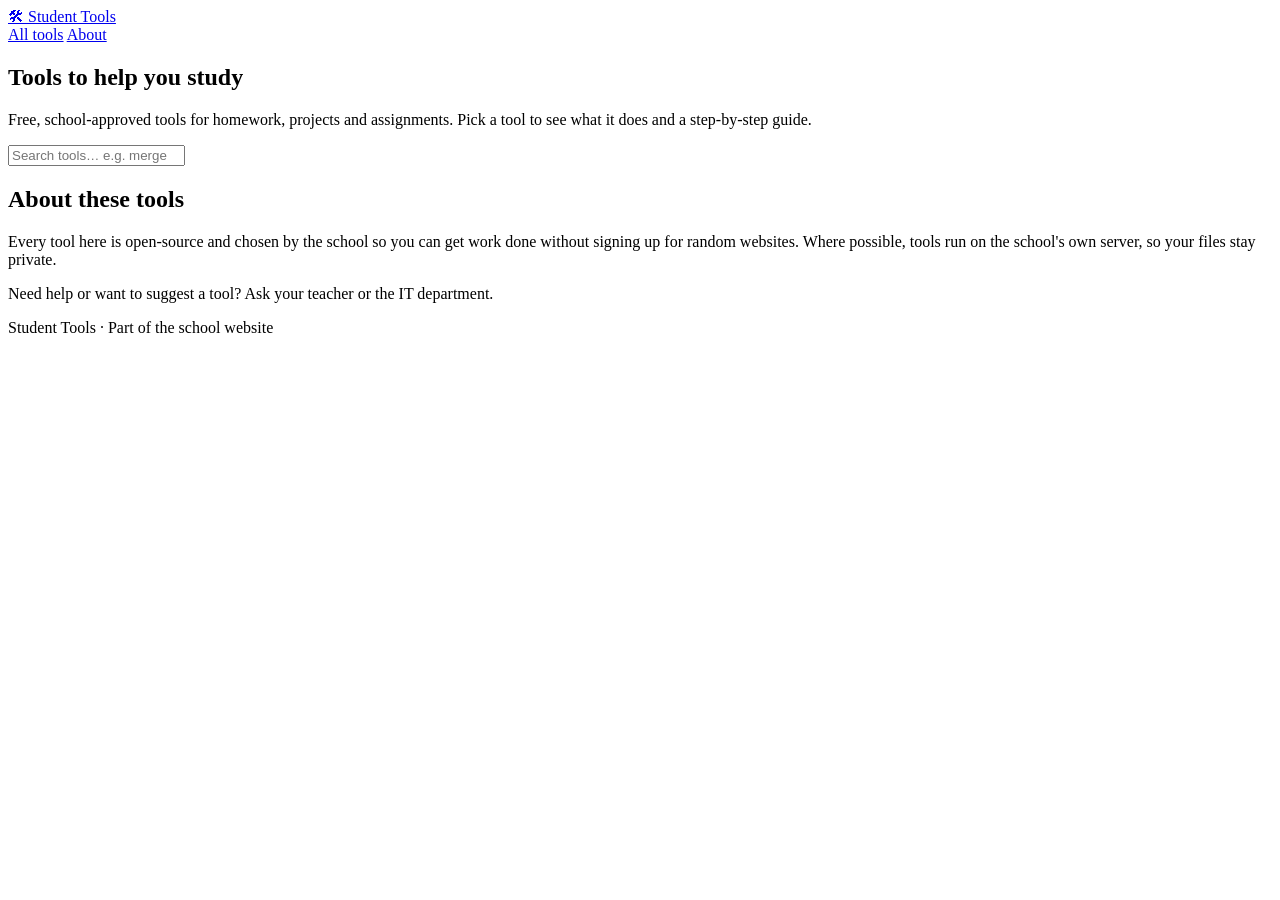
==== index.html @ 5bc1ccbb "Add files via upload" ====
<!doctype html>
<html lang="en">
<head>
  <meta charset="utf-8">
  <meta name="viewport" content="width=device-width, initial-scale=1">
  <title>Student Tools</title>
  <meta name="description" content="Free, safe online tools to help students with homework, projects and documents.">
  <link rel="stylesheet" href="assets/style.css">
</head>
<body>
  <header class="site-header">
    <div class="wrap">
      <a class="brand" href="index.html"><span class="brand-mark">🛠</span> Student Tools</a>
      <nav>
        <a href="index.html">All tools</a>
        <a href="#about">About</a>
      </nav>
    </div>
  </header>

  <main class="wrap">
    <section class="hero">
      <h1>Tools to help you study</h1>
      <p>Free, school-approved tools for homework, projects and assignments. Pick a tool to see what it does and a step-by-step guide.</p>
    </section>

    <div class="controls">
      <input id="search" class="search" type="search" placeholder="Search tools… e.g. merge, compress, convert" aria-label="Search tools">
      <div id="chips" class="chips" role="group" aria-label="Filter by category"></div>
    </div>

    <div id="grid" class="grid" aria-live="polite"></div>

    <section id="about" class="block">
      <h2>About these tools</h2>
      <p>Every tool here is open-source and chosen by the school so you can get work done without signing up for random websites. Where possible, tools run on the school's own server, so your files stay private.</p>
      <p>Need help or want to suggest a tool? Ask your teacher or the IT department.</p>
    </section>
  </main>

  <footer class="site-footer">
    <div class="wrap">Student Tools · Part of the school website</div>
  </footer>

  <script src="assets/tools.js"></script>
  <script>
    (function () {
      var grid = document.getElementById("grid");
      var search = document.getElementById("search");
      var chips = document.getElementById("chips");
      var activeCat = "All";

      var cats = ["All"].concat(
        TOOLS.map(function (t) { return t.category; })
             .filter(function (c, i, a) { return a.indexOf(c) === i; })
      );

      function esc(s) {
        return String(s).replace(/[&<>"']/g, function (c) {
          return { "&": "&amp;", "<": "&lt;", ">": "&gt;", '"': "&quot;", "'": "&#39;" }[c];
        });
      }

      function renderChips() {
        chips.innerHTML = cats.map(function (c) {
          return '<button class="chip" type="button" aria-pressed="' + (c === activeCat) + '" data-cat="' + esc(c) + '">' + esc(c) + "</button>";
        }).join("");
      }

      function renderGrid() {
        var q = search.value.trim().toLowerCase();
        var list = TOOLS.filter(function (t) {
          var inCat = activeCat === "All" || t.category === activeCat;
          var hay = (t.name + " " + t.summary + " " + t.category + " " + (t.tags || []).join(" ")).toLowerCase();
          return inCat && (!q || hay.indexOf(q) !== -1);
        });

        if (!list.length) {
          grid.innerHTML = '<p class="empty">No tools match your search.</p>';
          return;
        }

        grid.innerHTML = list.map(function (t) {
          return (
            '<article class="card" data-tool="' + esc(t.id) + '">' +
              '<div class="card-top">' +
                '<div class="card-icon" aria-hidden="true">' + esc(t.icon) + "</div>" +
                '<div><h3 data-field="name">' + esc(t.name) + '</h3><div class="cat" data-field="category">' + esc(t.category) + "</div></div>" +
              "</div>" +
              '<p data-field="summary">' + esc(t.summary) + "</p>" +
              '<div class="card-actions">' +
                '<a class="btn btn-primary" href="' + esc(t.page) + '">Learn &amp; use</a>' +
                '<a class="btn btn-ghost" href="' + esc(t.openUrl) + '" target="_blank" rel="noopener">Open tool ↗</a>' +
              "</div>" +
            "</article>"
          );
        }).join("");
      }

      chips.addEventListener("click", function (e) {
        var b = e.target.closest(".chip");
        if (!b) return;
        activeCat = b.getAttribute("data-cat");
        renderChips();
        renderGrid();
      });
      search.addEventListener("input", renderGrid);

      renderChips();
      renderGrid();
    })();
  </script>
</body>
</html>
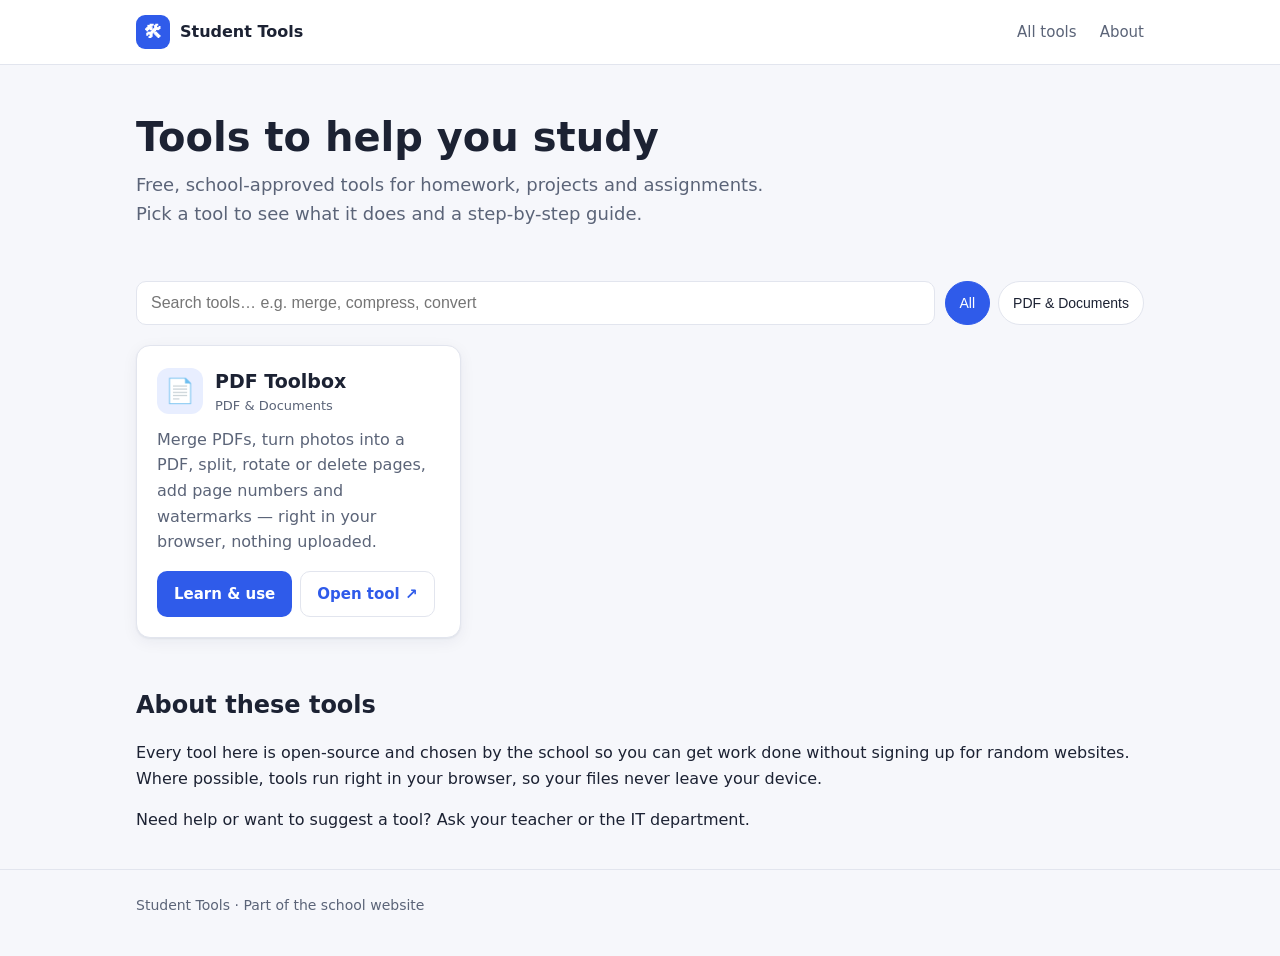
==== commit f52e1fe5: "Add in-browser PDF Toolbox (merge, images to PDF, split/rotate/delete, page numbers, watermark) Stir" ====
--- a/index.html
+++ b/index.html
@@ -33,7 +33,7 @@
 
     <section id="about" class="block">
       <h2>About these tools</h2>
-      <p>Every tool here is open-source and chosen by the school so you can get work done without signing up for random websites. Where possible, tools run on the school's own server, so your files stay private.</p>
+      <p>Every tool here is open-source and chosen by the school so you can get work done without signing up for random websites. Where possible, tools run right in your browser, so your files never leave your device.</p>
       <p>Need help or want to suggest a tool? Ask your teacher or the IT department.</p>
     </section>
   </main>
--- a/assets/style.css
+++ b/assets/style.css
@@ -0,0 +1,178 @@
+/* Student Tools — shared styles */
+:root {
+  --bg: #f6f7fb;
+  --surface: #ffffff;
+  --text: #1c2233;
+  --muted: #5b6478;
+  --border: #e2e5ee;
+  --accent: #2f5bea;
+  --accent-soft: #e8eeff;
+  --ok: #1f8a4c;
+  --warn-bg: #fff6e0;
+  --warn-text: #7a5300;
+  --radius: 14px;
+  --shadow: 0 1px 2px rgba(20, 30, 60, .06), 0 4px 16px rgba(20, 30, 60, .06);
+  color-scheme: light;
+}
+@media (prefers-color-scheme: dark) {
+  :root {
+    --bg: #11141c;
+    --surface: #1a1f2b;
+    --text: #e8ebf3;
+    --muted: #9aa3b8;
+    --border: #2b3242;
+    --accent: #7c9bff;
+    --accent-soft: #232c45;
+    --ok: #5fd08f;
+    --warn-bg: #3a3020;
+    --warn-text: #f2d08a;
+    --shadow: none;
+    color-scheme: dark;
+  }
+}
+
+* { box-sizing: border-box; }
+html { -webkit-text-size-adjust: 100%; }
+body {
+  margin: 0;
+  background: var(--bg);
+  color: var(--text);
+  font: 16px/1.6 system-ui, -apple-system, "Segoe UI", Roboto, sans-serif;
+}
+a { color: var(--accent); }
+img { max-width: 100%; }
+
+.wrap { max-width: 1040px; margin: 0 auto; padding: 0 16px; }
+
+/* Header */
+.site-header {
+  background: var(--surface);
+  border-bottom: 1px solid var(--border);
+}
+.site-header .wrap {
+  display: flex; align-items: center; justify-content: space-between;
+  gap: 12px; min-height: 64px;
+}
+.brand { display: flex; align-items: center; gap: 10px; font-weight: 700; color: var(--text); text-decoration: none; }
+.brand-mark {
+  width: 34px; height: 34px; border-radius: 9px;
+  display: grid; place-items: center;
+  background: var(--accent); color: #fff; font-size: 18px;
+}
+.site-header nav a { color: var(--muted); text-decoration: none; margin-left: 18px; font-size: 15px; }
+.site-header nav a:hover { color: var(--accent); }
+
+/* Hero */
+.hero { padding: 48px 0 28px; }
+.hero h1 { font-size: clamp(28px, 5vw, 40px); line-height: 1.2; margin: 0 0 10px; }
+.hero p { color: var(--muted); max-width: 640px; margin: 0; font-size: 18px; }
+
+/* Search + filters */
+.controls { display: flex; flex-wrap: wrap; gap: 10px; margin: 24px 0 8px; }
+.search {
+  flex: 1 1 260px; padding: 12px 14px; font-size: 16px;
+  border: 1px solid var(--border); border-radius: 10px;
+  background: var(--surface); color: var(--text);
+}
+.search:focus { outline: 2px solid var(--accent); outline-offset: 1px; }
+.chips { display: flex; flex-wrap: wrap; gap: 8px; }
+.chip {
+  border: 1px solid var(--border); background: var(--surface); color: var(--text);
+  padding: 8px 14px; border-radius: 999px; cursor: pointer; font-size: 14px;
+}
+.chip[aria-pressed="true"] { background: var(--accent); border-color: var(--accent); color: #fff; }
+
+/* Tool grid */
+.grid {
+  display: grid; gap: 16px; margin: 20px 0 48px;
+  grid-template-columns: repeat(auto-fill, minmax(280px, 1fr));
+}
+.card {
+  background: var(--surface); border: 1px solid var(--border);
+  border-radius: var(--radius); box-shadow: var(--shadow);
+  padding: 20px; display: flex; flex-direction: column; gap: 10px;
+}
+.card-top { display: flex; align-items: center; gap: 12px; }
+.card-icon {
+  width: 46px; height: 46px; border-radius: 12px; font-size: 24px;
+  display: grid; place-items: center; background: var(--accent-soft);
+}
+.card h3 { margin: 0; font-size: 19px; }
+.card .cat { font-size: 13px; color: var(--muted); }
+.card p { margin: 0; color: var(--muted); flex: 1; }
+.card-actions { display: flex; gap: 8px; flex-wrap: wrap; margin-top: 6px; }
+.empty { color: var(--muted); padding: 24px 0; }
+
+/* Buttons */
+.btn {
+  display: inline-flex; align-items: center; gap: 6px;
+  padding: 10px 16px; border-radius: 10px; font-weight: 600; font-size: 15px;
+  text-decoration: none; border: 1px solid transparent; cursor: pointer;
+}
+.btn-primary { background: var(--accent); color: #fff; }
+.btn-primary:hover { filter: brightness(1.08); }
+.btn-ghost { background: transparent; color: var(--accent); border-color: var(--border); }
+.btn-ghost:hover { background: var(--accent-soft); }
+
+/* Tool page */
+.crumbs { font-size: 14px; color: var(--muted); padding-top: 20px; }
+.crumbs a { color: var(--muted); }
+.tool-hero { display: flex; gap: 18px; align-items: flex-start; padding: 20px 0 8px; flex-wrap: wrap; }
+.tool-hero .card-icon { width: 64px; height: 64px; font-size: 34px; border-radius: 16px; }
+.tool-hero h1 { margin: 0 0 4px; font-size: clamp(26px, 4.5vw, 36px); line-height: 1.2; }
+.tool-hero p { margin: 0; color: var(--muted); max-width: 640px; }
+.tool-hero .card-actions { margin-top: 14px; }
+
+.notice {
+  background: var(--warn-bg); color: var(--warn-text);
+  border-radius: 10px; padding: 12px 16px; margin: 16px 0; font-size: 15px;
+}
+.notice code { background: rgba(0,0,0,.07); padding: 1px 5px; border-radius: 4px; }
+
+section.block { margin: 36px 0; }
+section.block > h2 { font-size: 24px; margin: 0 0 14px; }
+
+.features {
+  display: grid; gap: 12px;
+  grid-template-columns: repeat(auto-fill, minmax(220px, 1fr));
+}
+.feature {
+  background: var(--surface); border: 1px solid var(--border);
+  border-radius: 12px; padding: 14px 16px;
+}
+.feature strong { display: block; margin-bottom: 2px; }
+.feature span { color: var(--muted); font-size: 14px; }
+
+details.guide {
+  background: var(--surface); border: 1px solid var(--border);
+  border-radius: 12px; margin-bottom: 10px; overflow: hidden;
+}
+details.guide summary {
+  cursor: pointer; padding: 14px 18px; font-weight: 600; list-style: none;
+  display: flex; justify-content: space-between; gap: 12px;
+}
+details.guide summary::-webkit-details-marker { display: none; }
+details.guide summary::after { content: "+"; color: var(--muted); font-weight: 400; }
+details.guide[open] summary::after { content: "–"; }
+details.guide .body { padding: 0 18px 16px; }
+details.guide ol { margin: 0; padding-left: 20px; }
+details.guide li { margin: 4px 0; }
+.tip { color: var(--ok); font-size: 14px; margin-top: 8px; }
+
+.embed-frame {
+  width: 100%; height: 80vh; min-height: 520px;
+  border: 1px solid var(--border); border-radius: var(--radius); background: var(--surface);
+}
+
+pre {
+  background: #0f1320; color: #e6e9f2; padding: 14px 16px;
+  border-radius: 10px; overflow-x: auto; font-size: 14px;
+}
+
+/* Footer */
+.site-footer { border-top: 1px solid var(--border); color: var(--muted); font-size: 14px; padding: 24px 0 40px; }
+
+@media (max-width: 560px) {
+  .site-header nav a { margin-left: 12px; }
+  .hero { padding-top: 32px; }
+}
